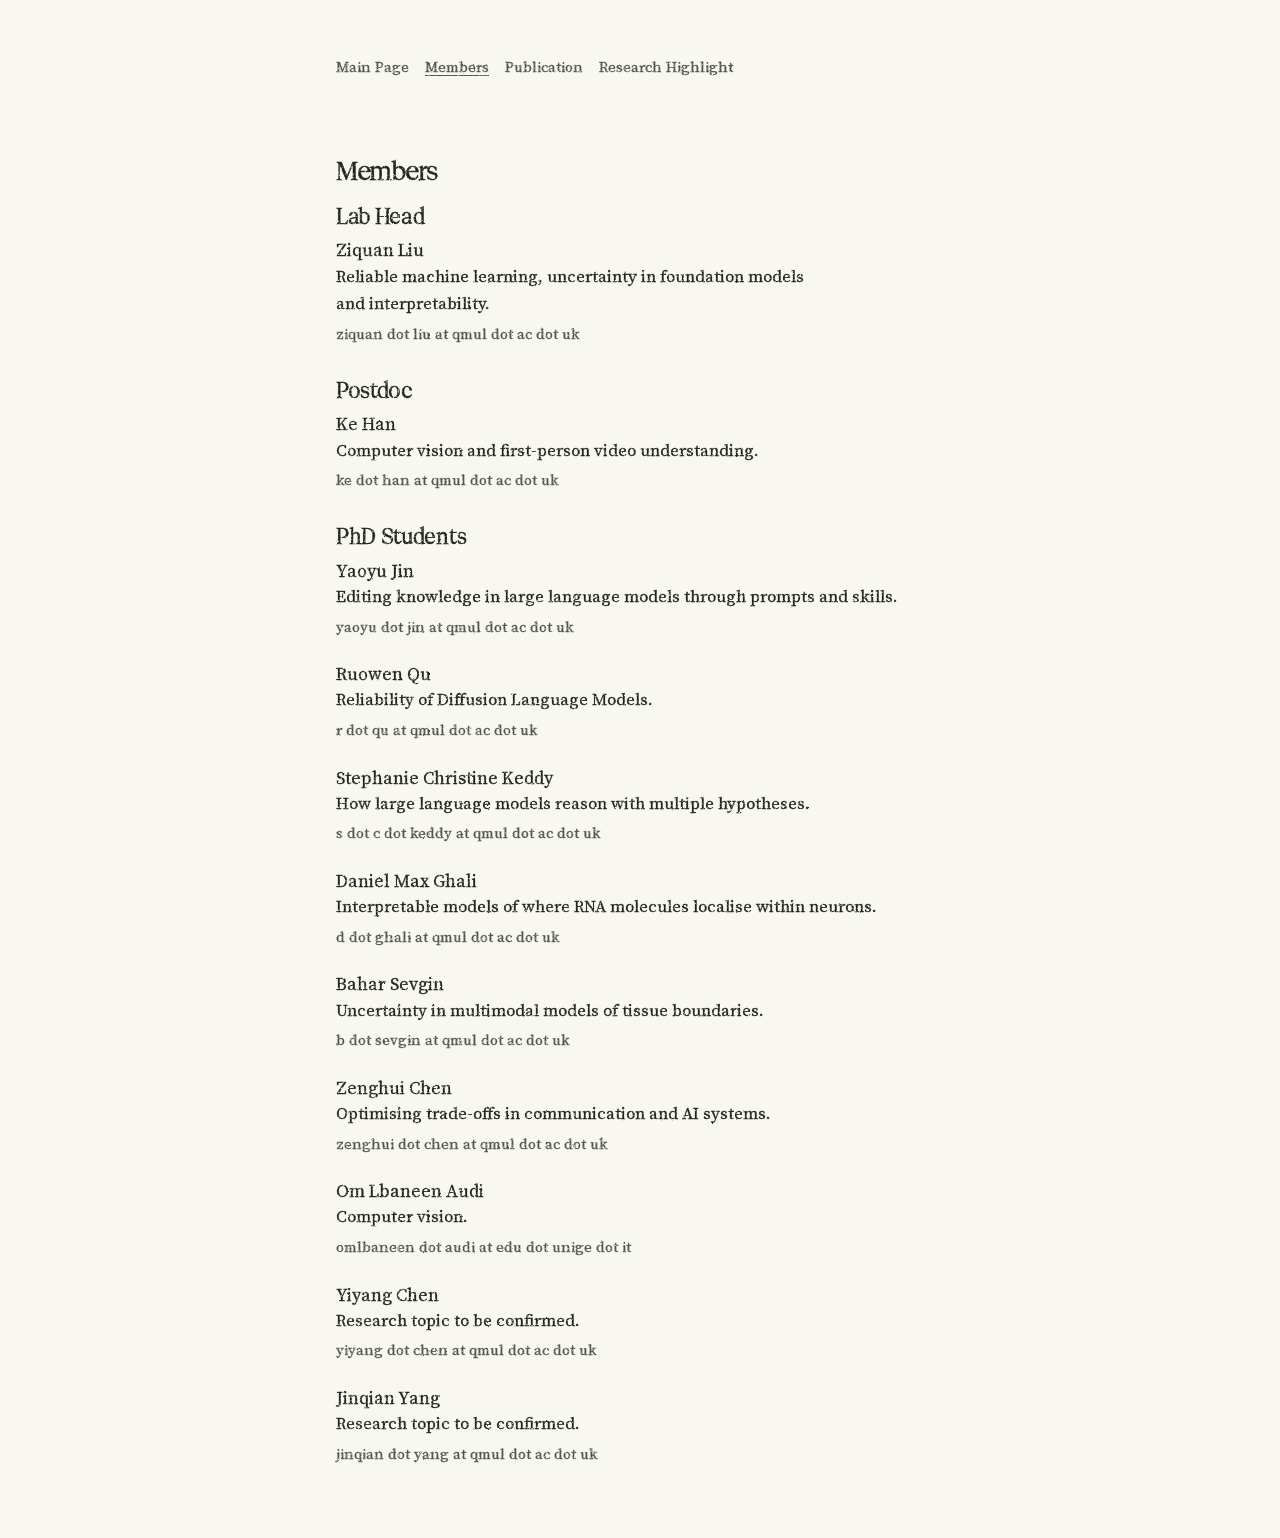
==== members.html @ eba52f24 "second change second change" ====
<!doctype html>
<html lang="en-GB">
<head>
  <meta charset="utf-8">
  <meta name="viewport" content="width=device-width, initial-scale=1">
  <meta name="theme-color" content="#f8f7f1">
  <meta name="description" content="The lab head, postdoc and PhD students at Soulspeak AI Lab.">
  <title>Members | Soulspeak AI Lab</title>
  <link rel="preload" href="assets/fonts/GeistSerif-Regular.woff2" as="font" type="font/woff2" crossorigin>
  <link rel="preload" href="assets/fonts/SourceSerif4-Regular.woff2" as="font" type="font/woff2" crossorigin>
  <link rel="stylesheet" href="styles.css">
</head>
<body id="top">
  <svg class="print-filters" width="0" height="0" aria-hidden="true" focusable="false" xmlns="http://www.w3.org/2000/svg">
    <defs>
      <filter id="ink-impression" x="-3%" y="-8%" width="106%" height="116%" color-interpolation-filters="sRGB">
        <feTurbulence type="fractalNoise" baseFrequency=".42 .59" numOctaves="2" seed="17" result="fibres"/>
        <feDisplacementMap in="SourceGraphic" in2="fibres" scale="1.8" xChannelSelector="R" yChannelSelector="G" result="edge"/>
        <feColorMatrix in="fibres" type="matrix" values="0 0 0 0 0  0 0 0 0 0  0 0 0 0 0  -2.7 0 0 0 2.52" result="coverage"/>
        <feComposite in="edge" in2="coverage" operator="in"/>
      </filter>
    </defs>
  </svg>
  <a class="skip-link" href="#main">Skip to content</a>
  <header class="masthead">
    <nav aria-label="Main navigation">
      <a href="index.html">Main Page</a>
      <a href="members.html" aria-current="page">Members</a>
      <a href="publication.html">Publication</a>
      <a href="research-highlight.html">Research Highlight</a>
    </nav>
  </header>

  <main id="main" tabindex="-1">
    <h1>Members</h1>
    <section class="member" aria-labelledby="lab-head">
      <h2 id="lab-head">Lab Head</h2>
      <h3>Ziquan Liu</h3>
      <p>Reliable machine learning, uncertainty in foundation models and interpretability.</p>
      <p class="member-email">ziquan dot liu at qmul dot ac dot uk</p>
    </section>
    <section class="member" aria-labelledby="postdoc">
      <h2 id="postdoc">Postdoc</h2>
      <h3>Ke Han</h3>
      <p>Computer vision and first-person video understanding.</p>
      <p class="member-email">ke dot han at qmul dot ac dot uk</p>
    </section>
    <section class="member" aria-labelledby="phd-student">
      <h2 id="phd-student">PhD Students</h2>
      <h3>Yaoyu Jin</h3>
      <p>Editing knowledge in large language models through prompts and skills.</p>
      <p class="member-email">yaoyu dot jin at qmul dot ac dot uk</p>
      <h3>Ruowen Qu</h3>
      <p>Reliability of Diffusion Language Models.</p>
      <p class="member-email">r dot qu at qmul dot ac dot uk</p>
      <h3>Stephanie Christine Keddy</h3>
      <p>How large language models reason with multiple hypotheses.</p>
      <p class="member-email">s dot c dot keddy at qmul dot ac dot uk</p>
      <h3>Daniel Max Ghali</h3>
      <p>Interpretable models of where RNA molecules localise within neurons.</p>
      <p class="member-email">d dot ghali at qmul dot ac dot uk</p>
      <h3>Bahar Sevgin</h3>
      <p>Uncertainty in multimodal models of tissue boundaries.</p>
      <p class="member-email">b dot sevgin at qmul dot ac dot uk</p>
      <h3>Zenghui Chen</h3>
      <p>Optimising trade-offs in communication and AI systems.</p>
      <p class="member-email">zenghui dot chen at qmul dot ac dot uk</p>
      <h3>Om Lbaneen Audi</h3>
      <p>Computer vision.</p>
      <p class="member-email">omlbaneen dot audi at edu dot unige dot it</p>
      <h3>Yiyang Chen</h3>
      <p>Research topic to be confirmed.</p>
      <p class="member-email">yiyang dot chen at qmul dot ac dot uk</p>
      <h3>Jinqian Yang</h3>
      <p>Research topic to be confirmed.</p>
      <p class="member-email">jinqian dot yang at qmul dot ac dot uk</p>
    </section>
  </main>
</body>
</html>
---- styles.css ----
@font-face {
  font-family: "Geist Serif";
  src: url("assets/fonts/GeistSerif-Regular.woff2") format("woff2");
  font-style: normal;
  font-weight: 400;
  font-display: swap;
}

@font-face {
  font-family: "Source Serif 4";
  src: url("assets/fonts/SourceSerif4-Regular.woff2") format("woff2");
  font-style: normal;
  font-weight: 400;
  font-display: swap;
}

:root {
  --paper: #f8f7f1;
  --ink: #20251c;
  --muted: #505648;
  --rule: #c6c8bc;
  --heading: "Geist Serif", Georgia, serif;
}

* { box-sizing: border-box; }

html {
  background: var(--paper);
  scroll-padding-top: 1.5rem;
  -webkit-text-size-adjust: 100%;
}

body {
  width: min(38rem, calc(100% - 3rem));
  margin: 0 auto;
  color: var(--ink);
  font: 400 1.0625rem/1.62 "Source Serif 4", Georgia, serif;
  text-wrap: pretty;
}

.print-filters { position: absolute; pointer-events: none; }

/* Apply the impression to the ink only. The underlying text and links stay native. */
:where(h1, h2, h3, p, nav, .full-list) {
  filter: url("#ink-impression");
  -webkit-text-stroke: .28px currentColor;
}

h1, h2, h3, p, ul { margin: 0; }
h1, h2, h3 { font-weight: 400; }

a {
  color: inherit;
  text-decoration-thickness: 1px;
  text-underline-offset: .18em;
  text-decoration-color: #92988c;
}
a:hover { text-decoration-color: currentColor; }
:focus-visible { outline: 2px solid currentColor; outline-offset: 3px; }

.skip-link {
  position: absolute;
  top: 0;
  transform: translateY(-130%);
  background: var(--paper);
}
.skip-link:focus { transform: none; }

.masthead {
  display: flex;
  flex-direction: column;
  align-items: flex-start;
  padding-top: clamp(1.5rem, 4vw, 3.25rem);
}
nav {
  display: flex;
  flex-wrap: wrap;
  gap: .25rem 1rem;
  color: var(--muted);
  font-size: .9375rem;
}
nav a { padding-block: .25rem; text-decoration: none; }
nav a[aria-current="page"], nav a:hover, nav a:focus-visible { text-decoration: underline; }

main { padding-block: clamp(2.75rem, 7vw, 4.5rem) 4.5rem; }
.home-vision { padding-top: clamp(1.75rem, 5vw, 3rem); }
.home-vision h1 { font-size: clamp(1.0625rem, 4.5vw, 1.375rem); }
.home-vision h1 a { text-decoration: none; }
.news { margin-top: 2.25rem; }
section + section { margin-top: clamp(2.5rem, 6vw, 3.75rem); }

h1, h2 {
  font-family: var(--heading);
  line-height: 1.25;
  letter-spacing: -.015em;
}
h1 { font-size: 1.625rem; margin-bottom: 1rem; }
h2 { font-size: 1.3125rem; margin-bottom: 1.15rem; }
h3 { font-size: 1.125rem; line-height: 1.4; }
h1, h2, article h3 { -webkit-text-stroke: .48px currentColor; }
article + article, .paper-list li + li { margin-top: 1.4rem; }
article p { margin-top: .3rem; }

.member + .member { margin-top: 2rem; }
.member h2 { margin-bottom: .45rem; }
.member-email + h3 { margin-top: 1.4rem; }
.member-email { margin-top: .25rem; color: var(--muted); font-size: .9375rem; }
article h2, .paper-title {
  margin-bottom: .25rem;
  font: inherit;
  font-size: 1.125rem;
  line-height: 1.4;
  letter-spacing: normal;
}

.paper-list { list-style: none; padding: 0; }
.venue, .authors, .full-list { font-size: .9375rem; }
.venue, .authors { color: var(--muted); }
.venue { margin-bottom: .1rem; }
.authors { margin-top: .2rem; }
.full-list { display: inline-block; margin-top: 1.25rem; }

@media print, (forced-colors: active) {
  :where(h1, h2, h3, p, nav, .full-list) {
    filter: none;
    -webkit-text-stroke-width: 0 !important;
  }
}

@media print {
  html { background: white; }
  body { width: 100%; color: black; }
  nav, .skip-link { display: none; }
  article, .paper-list li { break-inside: avoid; }
}
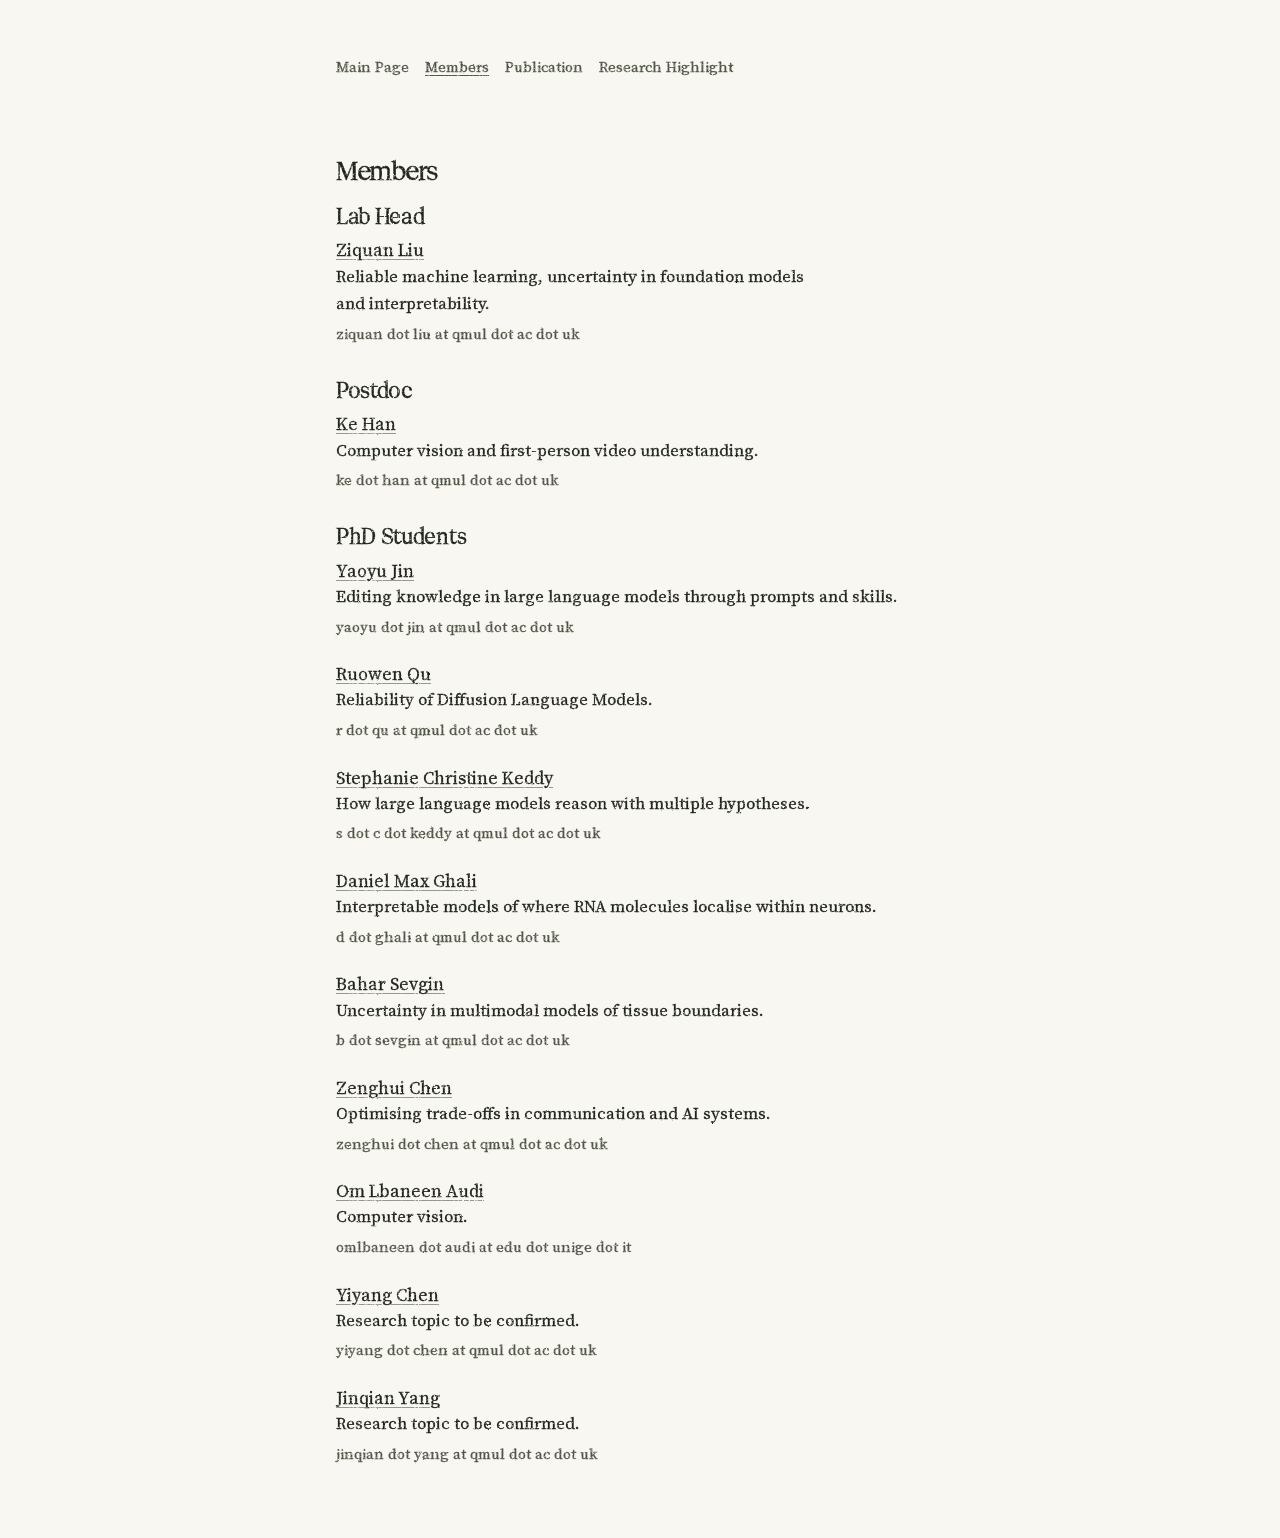
==== commit 21492457: "website" ====
--- a/members.html
+++ b/members.html
@@ -35,43 +35,43 @@
     <h1>Members</h1>
     <section class="member" aria-labelledby="lab-head">
       <h2 id="lab-head">Lab Head</h2>
-      <h3>Ziquan Liu</h3>
+      <h3><a href="https://sites.google.com/view/ziquanliu">Ziquan Liu</a></h3>
       <p>Reliable machine learning, uncertainty in foundation models and interpretability.</p>
       <p class="member-email">ziquan dot liu at qmul dot ac dot uk</p>
     </section>
     <section class="member" aria-labelledby="postdoc">
       <h2 id="postdoc">Postdoc</h2>
-      <h3>Ke Han</h3>
+      <h3><a href="https://ziquanliu.github.io/soulspeak-ai-lab/index.html">Ke Han</a></h3>
       <p>Computer vision and first-person video understanding.</p>
       <p class="member-email">ke dot han at qmul dot ac dot uk</p>
     </section>
     <section class="member" aria-labelledby="phd-student">
       <h2 id="phd-student">PhD Students</h2>
-      <h3>Yaoyu Jin</h3>
+      <h3><a href="https://ziquanliu.github.io/soulspeak-ai-lab/index.html">Yaoyu Jin</a></h3>
       <p>Editing knowledge in large language models through prompts and skills.</p>
       <p class="member-email">yaoyu dot jin at qmul dot ac dot uk</p>
-      <h3>Ruowen Qu</h3>
+      <h3><a href="https://ziquanliu.github.io/soulspeak-ai-lab/index.html">Ruowen Qu</a></h3>
       <p>Reliability of Diffusion Language Models.</p>
       <p class="member-email">r dot qu at qmul dot ac dot uk</p>
-      <h3>Stephanie Christine Keddy</h3>
+      <h3><a href="https://ziquanliu.github.io/soulspeak-ai-lab/index.html">Stephanie Christine Keddy</a></h3>
       <p>How large language models reason with multiple hypotheses.</p>
       <p class="member-email">s dot c dot keddy at qmul dot ac dot uk</p>
-      <h3>Daniel Max Ghali</h3>
+      <h3><a href="https://ziquanliu.github.io/soulspeak-ai-lab/index.html">Daniel Max Ghali</a></h3>
       <p>Interpretable models of where RNA molecules localise within neurons.</p>
       <p class="member-email">d dot ghali at qmul dot ac dot uk</p>
-      <h3>Bahar Sevgin</h3>
+      <h3><a href="https://ziquanliu.github.io/soulspeak-ai-lab/index.html">Bahar Sevgin</a></h3>
       <p>Uncertainty in multimodal models of tissue boundaries.</p>
       <p class="member-email">b dot sevgin at qmul dot ac dot uk</p>
-      <h3>Zenghui Chen</h3>
+      <h3><a href="https://ziquanliu.github.io/soulspeak-ai-lab/index.html">Zenghui Chen</a></h3>
       <p>Optimising trade-offs in communication and AI systems.</p>
       <p class="member-email">zenghui dot chen at qmul dot ac dot uk</p>
-      <h3>Om Lbaneen Audi</h3>
+      <h3><a href="https://ziquanliu.github.io/soulspeak-ai-lab/index.html">Om Lbaneen Audi</a></h3>
       <p>Computer vision.</p>
       <p class="member-email">omlbaneen dot audi at edu dot unige dot it</p>
-      <h3>Yiyang Chen</h3>
+      <h3><a href="https://ziquanliu.github.io/soulspeak-ai-lab/index.html">Yiyang Chen</a></h3>
       <p>Research topic to be confirmed.</p>
       <p class="member-email">yiyang dot chen at qmul dot ac dot uk</p>
-      <h3>Jinqian Yang</h3>
+      <h3><a href="https://ziquanliu.github.io/soulspeak-ai-lab/index.html">Jinqian Yang</a></h3>
       <p>Research topic to be confirmed.</p>
       <p class="member-email">jinqian dot yang at qmul dot ac dot uk</p>
     </section>
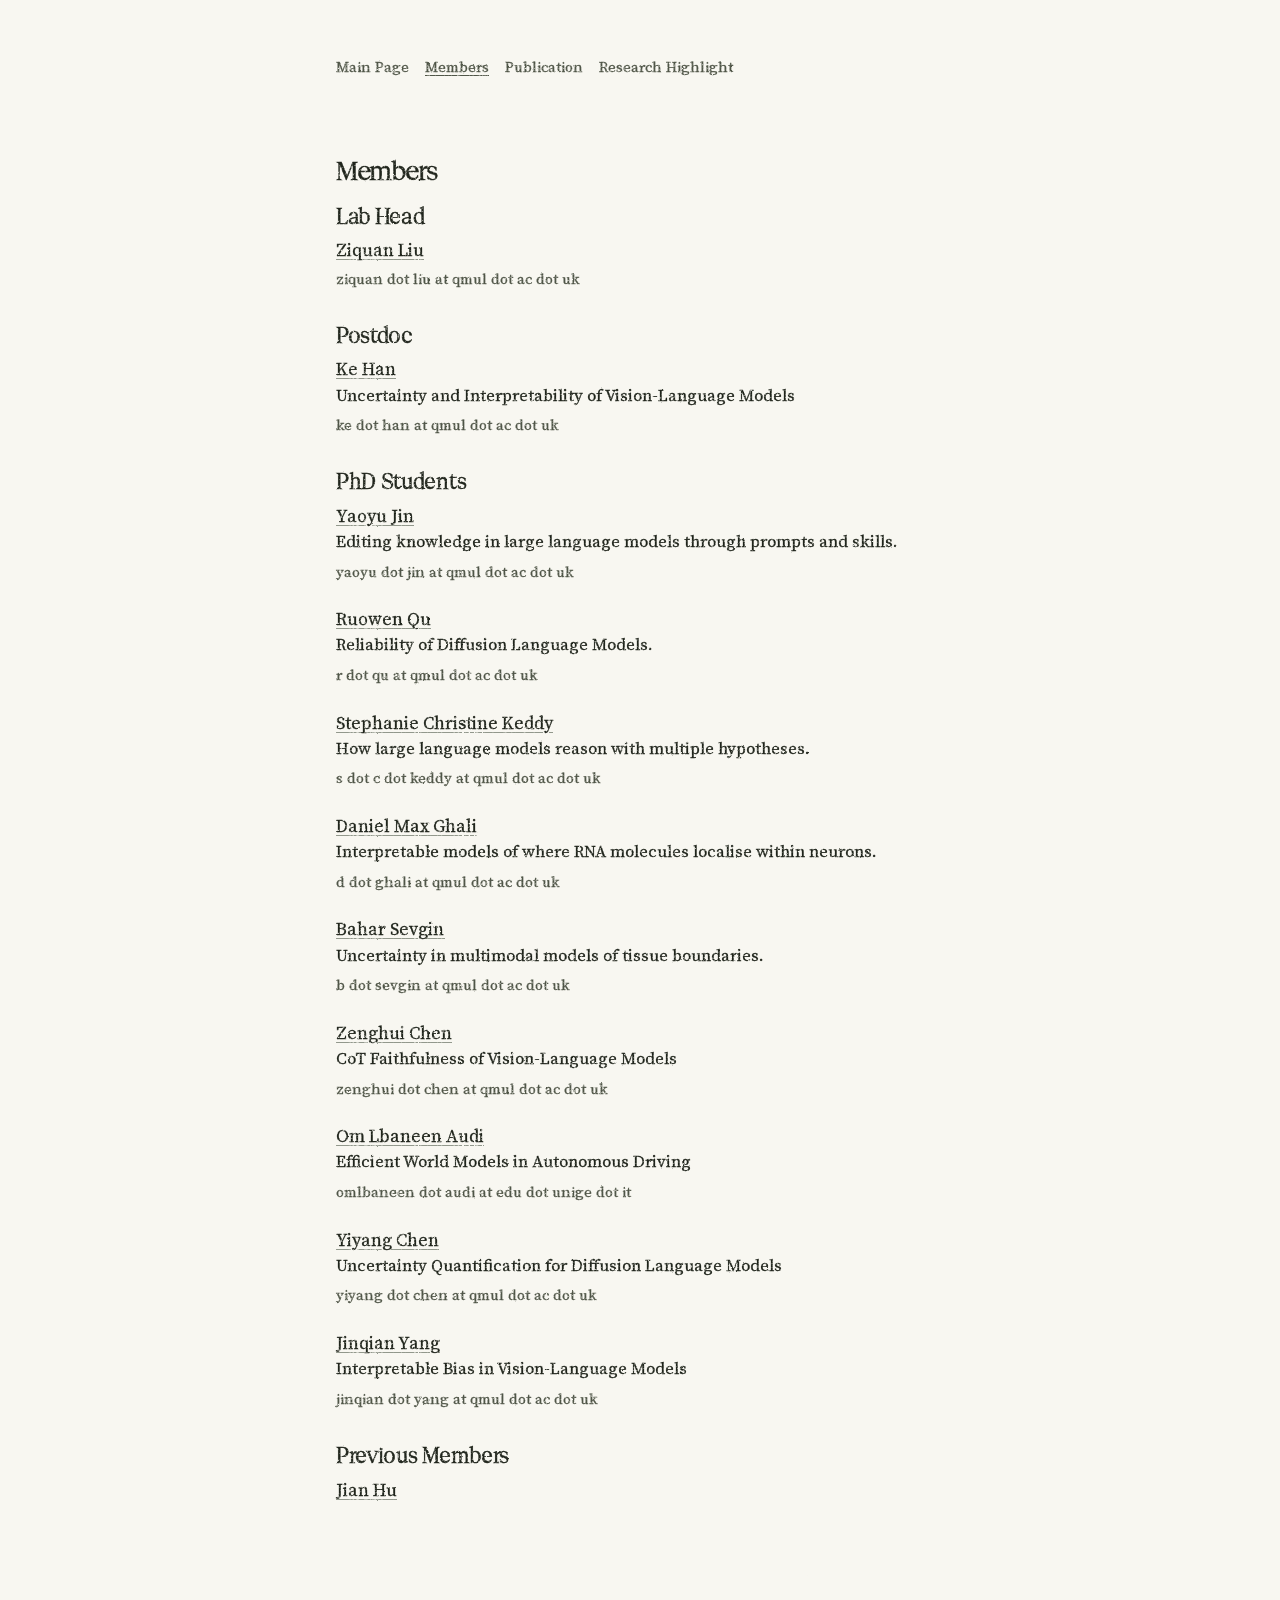
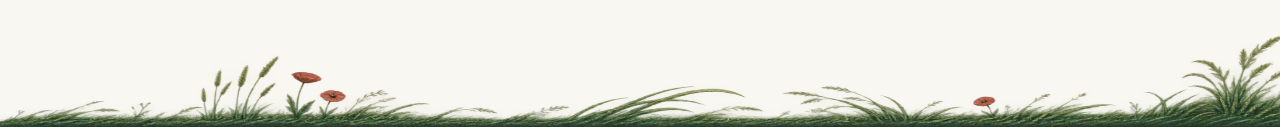
==== commit 979f2d75: "submit a version" ====
--- a/members.html
+++ b/members.html
@@ -36,13 +36,12 @@
     <section class="member" aria-labelledby="lab-head">
       <h2 id="lab-head">Lab Head</h2>
       <h3><a href="https://sites.google.com/view/ziquanliu">Ziquan Liu</a></h3>
-      <p>Reliable machine learning, uncertainty in foundation models and interpretability.</p>
       <p class="member-email">ziquan dot liu at qmul dot ac dot uk</p>
     </section>
     <section class="member" aria-labelledby="postdoc">
       <h2 id="postdoc">Postdoc</h2>
       <h3><a href="https://ziquanliu.github.io/soulspeak-ai-lab/index.html">Ke Han</a></h3>
-      <p>Computer vision and first-person video understanding.</p>
+      <p>Uncertainty and Interpretability of Vision-Language Models</p>
       <p class="member-email">ke dot han at qmul dot ac dot uk</p>
     </section>
     <section class="member" aria-labelledby="phd-student">
@@ -63,18 +62,23 @@
       <p>Uncertainty in multimodal models of tissue boundaries.</p>
       <p class="member-email">b dot sevgin at qmul dot ac dot uk</p>
       <h3><a href="https://ziquanliu.github.io/soulspeak-ai-lab/index.html">Zenghui Chen</a></h3>
-      <p>Optimising trade-offs in communication and AI systems.</p>
+      <p>CoT Faithfulness of Vision-Language Models</p>
       <p class="member-email">zenghui dot chen at qmul dot ac dot uk</p>
       <h3><a href="https://ziquanliu.github.io/soulspeak-ai-lab/index.html">Om Lbaneen Audi</a></h3>
-      <p>Computer vision.</p>
+      <p>Efficient World Models in Autonomous Driving</p>
       <p class="member-email">omlbaneen dot audi at edu dot unige dot it</p>
       <h3><a href="https://ziquanliu.github.io/soulspeak-ai-lab/index.html">Yiyang Chen</a></h3>
-      <p>Research topic to be confirmed.</p>
+      <p>Uncertainty Quantification for Diffusion Language Models</p>
       <p class="member-email">yiyang dot chen at qmul dot ac dot uk</p>
       <h3><a href="https://ziquanliu.github.io/soulspeak-ai-lab/index.html">Jinqian Yang</a></h3>
-      <p>Research topic to be confirmed.</p>
+      <p>Interpretable Bias in Vision-Language Models</p>
       <p class="member-email">jinqian dot yang at qmul dot ac dot uk</p>
     </section>
+    <section class="member" aria-labelledby="previous-members">
+      <h2 id="previous-members">Previous Members</h2>
+      <h3><a href="https://lwpyh.github.io/">Jian Hu</a></h3>
+    </section>
   </main>
+  <div class="meadow" aria-hidden="true"></div>
 </body>
 </html>
--- a/styles.css
+++ b/styles.css
@@ -31,8 +31,10 @@
 }
 
 body {
-  width: min(38rem, calc(100% - 3rem));
-  margin: 0 auto;
+  display: flex;
+  flex-direction: column;
+  min-height: 100svh;
+  margin: 0;
   color: var(--ink);
   font: 400 1.0625rem/1.62 "Source Serif 4", Georgia, serif;
   text-wrap: pretty;
@@ -82,11 +84,42 @@
 nav a { padding-block: .25rem; text-decoration: none; }
 nav a[aria-current="page"], nav a:hover, nav a:focus-visible { text-decoration: underline; }
 
-main { padding-block: clamp(2.75rem, 7vw, 4.5rem) 4.5rem; }
-.home-vision { padding-top: clamp(1.75rem, 5vw, 3rem); }
+.masthead, main {
+  width: min(38rem, calc(100% - 3rem));
+  margin-inline: auto;
+}
+main {
+  flex: 1;
+  padding-block: clamp(2.75rem, 7vw, 4.5rem) 4.5rem;
+}
+.home-vision {
+  padding-block: clamp(1.75rem, 5vw, 3rem) 1rem;
+}
+.meadow {
+  display: flex;
+  height: clamp(7.5rem, 12vw, 10rem);
+  --meadow-overlap: 1.5rem;
+}
+.meadow::before {
+  content: "";
+  flex: 1;
+  margin-right: calc(-1 * var(--meadow-overlap));
+  background: url("assets/art/grass.webp") right bottom / max(100%, 44rem) 100% no-repeat;
+}
+.meadow::after {
+  content: "";
+  aspect-ratio: 3 / 1;
+  max-width: 100%;
+  background: url("assets/art/cat-in-grass.webp") right bottom / auto 100% no-repeat;
+  mask-image: linear-gradient(to right, transparent, black var(--meadow-overlap));
+}
+@media (max-width: 30rem) {
+  .meadow::before { display: none; }
+  .meadow::after { flex: 1; background-size: cover; mask-image: none; }
+}
 .home-vision h1 { font-size: clamp(1.0625rem, 4.5vw, 1.375rem); }
 .home-vision h1 a { text-decoration: none; }
-.news { margin-top: 2.25rem; }
+.news { margin-block: 2.25rem 2rem; }
 section + section { margin-top: clamp(2.5rem, 6vw, 3.75rem); }
 
 h1, h2 {
@@ -129,7 +162,8 @@
 
 @media print {
   html { background: white; }
-  body { width: 100%; color: black; }
-  nav, .skip-link { display: none; }
+  body { display: block; min-height: 0; color: black; }
+  main { width: 100%; }
+  nav, .skip-link, .meadow { display: none; }
   article, .paper-list li { break-inside: avoid; }
 }
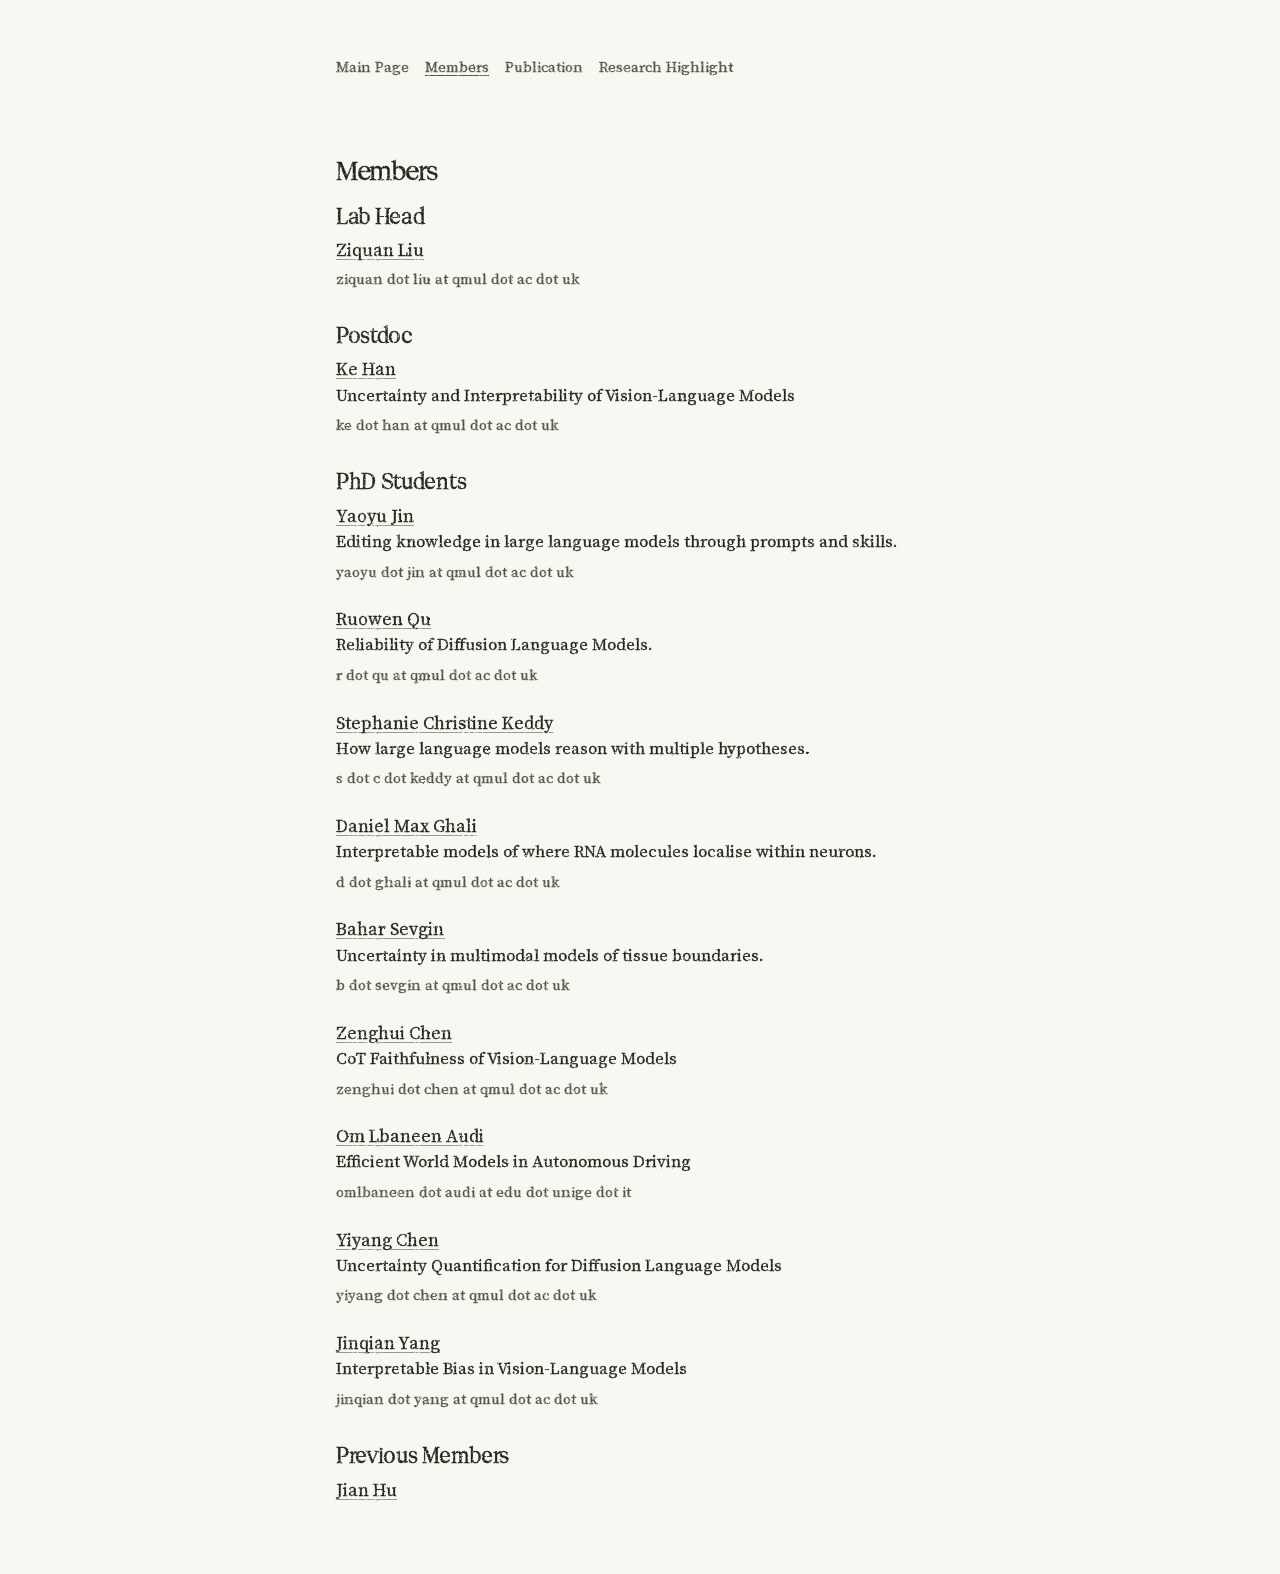
==== commit 94a0f904: "delete" ====
--- a/members.html
+++ b/members.html
@@ -79,6 +79,5 @@
       <h3><a href="https://lwpyh.github.io/">Jian Hu</a></h3>
     </section>
   </main>
-  <div class="meadow" aria-hidden="true"></div>
 </body>
 </html>
--- a/styles.css
+++ b/styles.css
@@ -95,28 +95,6 @@
 .home-vision {
   padding-block: clamp(1.75rem, 5vw, 3rem) 1rem;
 }
-.meadow {
-  display: flex;
-  height: clamp(7.5rem, 12vw, 10rem);
-  --meadow-overlap: 1.5rem;
-}
-.meadow::before {
-  content: "";
-  flex: 1;
-  margin-right: calc(-1 * var(--meadow-overlap));
-  background: url("assets/art/grass.webp") right bottom / max(100%, 44rem) 100% no-repeat;
-}
-.meadow::after {
-  content: "";
-  aspect-ratio: 3 / 1;
-  max-width: 100%;
-  background: url("assets/art/cat-in-grass.webp") right bottom / auto 100% no-repeat;
-  mask-image: linear-gradient(to right, transparent, black var(--meadow-overlap));
-}
-@media (max-width: 30rem) {
-  .meadow::before { display: none; }
-  .meadow::after { flex: 1; background-size: cover; mask-image: none; }
-}
 .home-vision h1 { font-size: clamp(1.0625rem, 4.5vw, 1.375rem); }
 .home-vision h1 a { text-decoration: none; }
 .news { margin-block: 2.25rem 2rem; }
@@ -164,6 +142,6 @@
   html { background: white; }
   body { display: block; min-height: 0; color: black; }
   main { width: 100%; }
-  nav, .skip-link, .meadow { display: none; }
+  nav, .skip-link { display: none; }
   article, .paper-list li { break-inside: avoid; }
 }
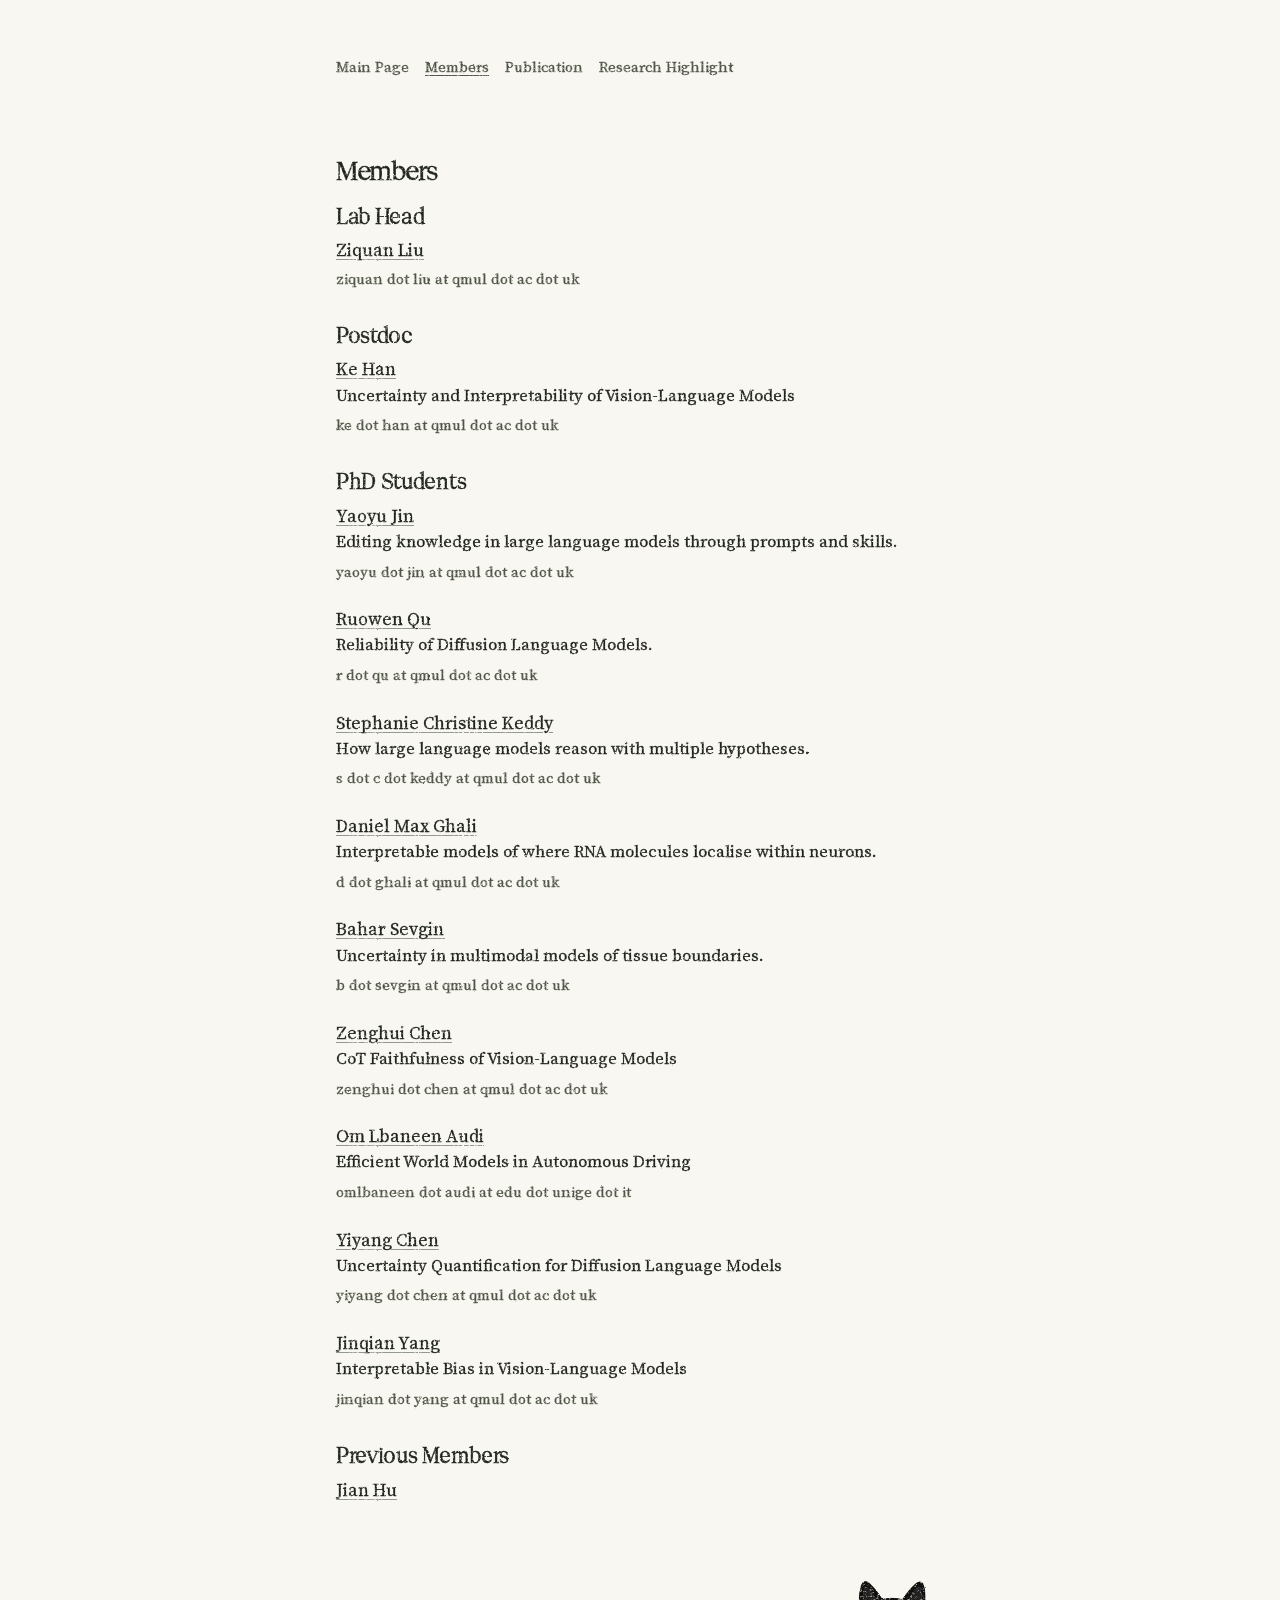
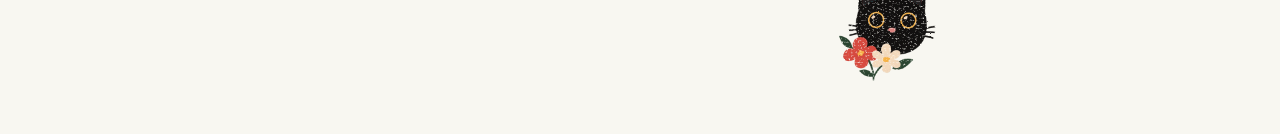
==== commit d9545803: "commit fig" ====
--- a/members.html
+++ b/members.html
@@ -79,5 +79,8 @@
       <h3><a href="https://lwpyh.github.io/">Jian Hu</a></h3>
     </section>
   </main>
+  <div class="margin-illustration">
+    <img src="assets/art/kitten-black-ears-ink.svg" width="112" height="112" alt="">
+  </div>
 </body>
 </html>
--- a/styles.css
+++ b/styles.css
@@ -84,7 +84,7 @@
 nav a { padding-block: .25rem; text-decoration: none; }
 nav a[aria-current="page"], nav a:hover, nav a:focus-visible { text-decoration: underline; }
 
-.masthead, main {
+.masthead, main, .margin-illustration {
   width: min(38rem, calc(100% - 3rem));
   margin-inline: auto;
 }
@@ -94,6 +94,15 @@
 }
 .home-vision {
   padding-block: clamp(1.75rem, 5vw, 3rem) 1rem;
+}
+.margin-illustration {
+  margin-bottom: clamp(1.5rem, 6vh, 3rem);
+}
+.margin-illustration img {
+  display: block;
+  width: clamp(5rem, 10vw, 7rem);
+  height: auto;
+  margin-inline-start: auto;
 }
 .home-vision h1 { font-size: clamp(1.0625rem, 4.5vw, 1.375rem); }
 .home-vision h1 a { text-decoration: none; }
@@ -142,6 +151,6 @@
   html { background: white; }
   body { display: block; min-height: 0; color: black; }
   main { width: 100%; }
-  nav, .skip-link { display: none; }
+  nav, .skip-link, .margin-illustration { display: none; }
   article, .paper-list li { break-inside: avoid; }
 }
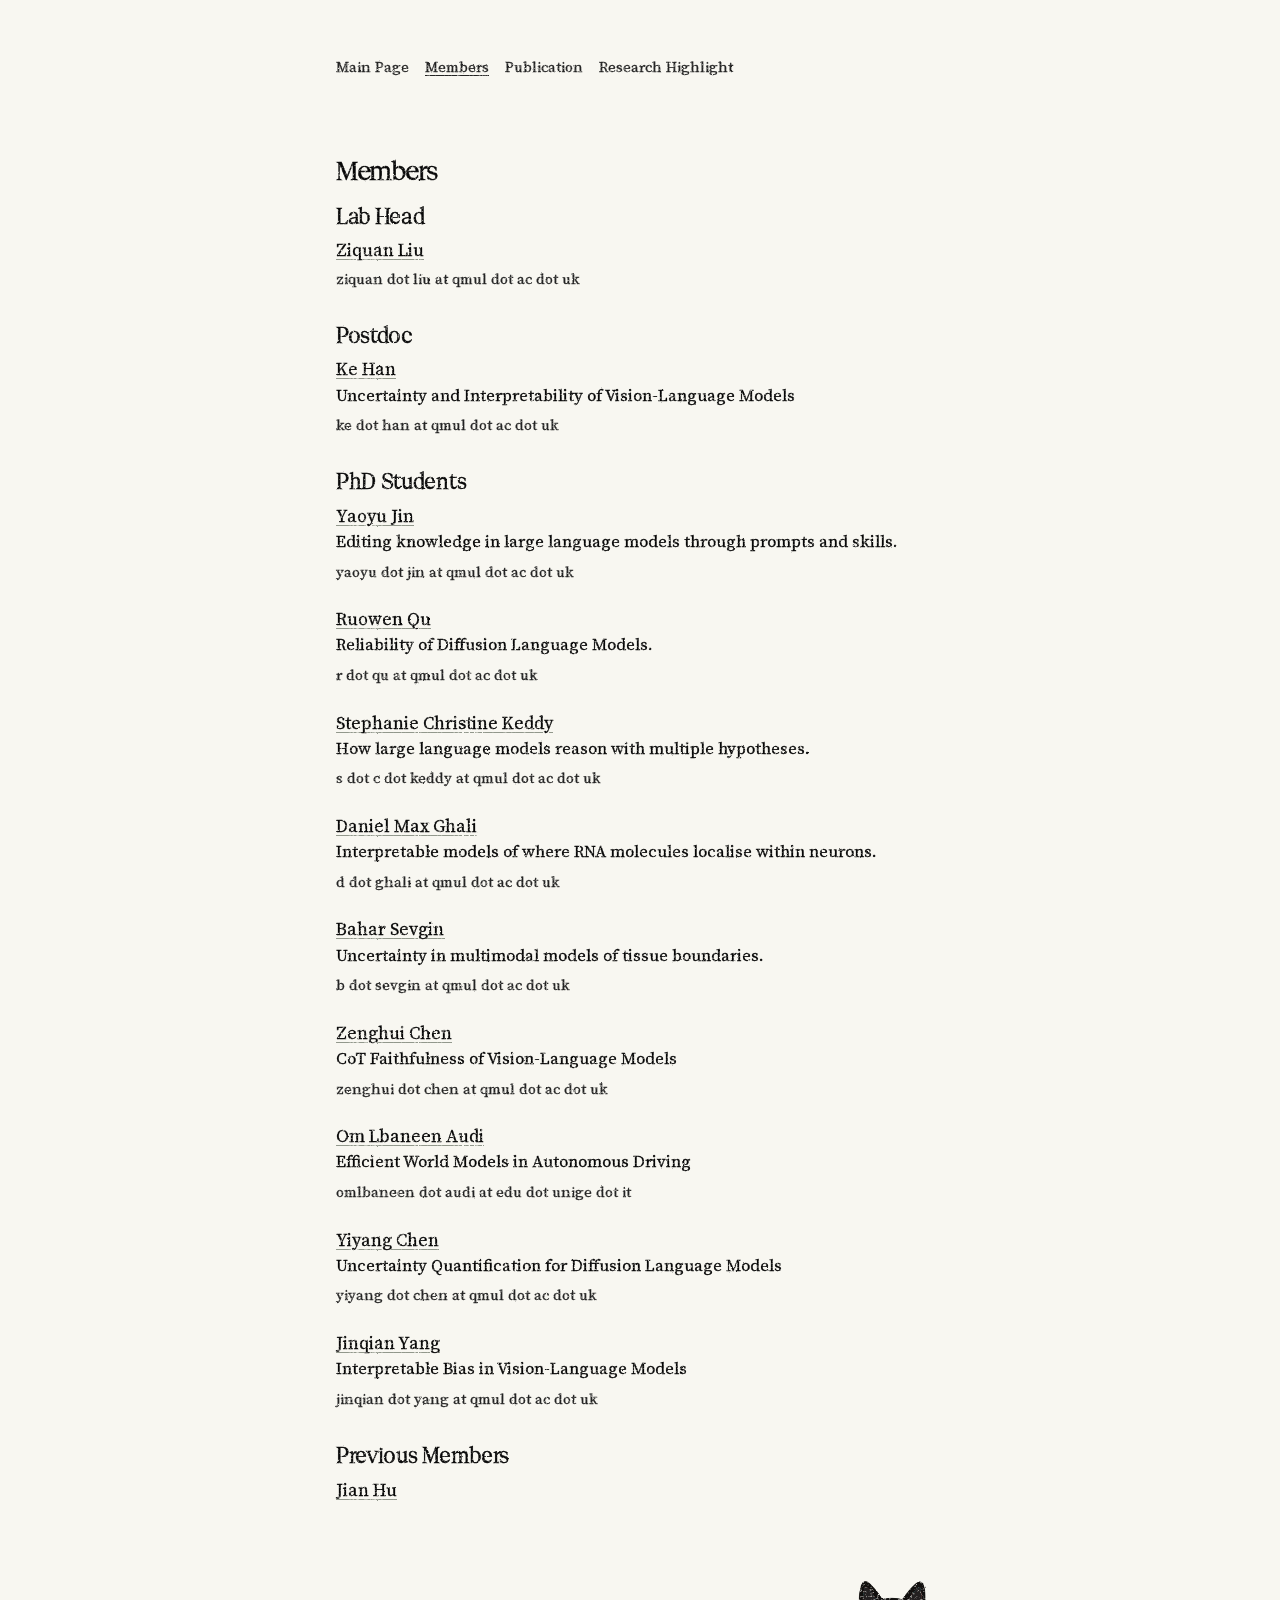
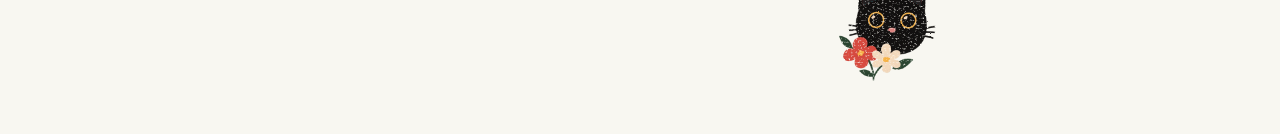
==== commit 72afe24e: "11Nov26" ====
--- a/members.html
+++ b/members.html
@@ -1,6 +1,7 @@
 <!doctype html>
 <html lang="en-GB">
 <head>
+  <link rel="icon" type="image/png" sizes="48x48" href="assets/art/kitten-favicon.png?v=ivory">
   <meta charset="utf-8">
   <meta name="viewport" content="width=device-width, initial-scale=1">
   <meta name="theme-color" content="#f8f7f1">
@@ -40,7 +41,7 @@
     </section>
     <section class="member" aria-labelledby="postdoc">
       <h2 id="postdoc">Postdoc</h2>
-      <h3><a href="https://ziquanliu.github.io/soulspeak-ai-lab/index.html">Ke Han</a></h3>
+      <h3><a href="https://scholar.google.com/citations?user=aTZSYhwAAAAJ&amp;hl=en">Ke Han</a></h3>
       <p>Uncertainty and Interpretability of Vision-Language Models</p>
       <p class="member-email">ke dot han at qmul dot ac dot uk</p>
     </section>
--- a/styles.css
+++ b/styles.css
@@ -16,8 +16,8 @@
 
 :root {
   --paper: #f8f7f1;
-  --ink: #20251c;
-  --muted: #505648;
+  --ink: #080808;
+  --muted: #242424;
   --rule: #c6c8bc;
   --heading: "Geist Serif", Georgia, serif;
 }
@@ -104,6 +104,18 @@
   height: auto;
   margin-inline-start: auto;
 }
+@media screen and (max-width: 48rem), screen and (hover: none) and (pointer: coarse) {
+  html { scroll-padding-top: 6rem; }
+  .masthead {
+    position: sticky;
+    top: 0;
+    z-index: 1;
+    width: 100%;
+    padding: .5rem max(1.5rem, calc((100% - 38rem) / 2));
+    background: var(--paper);
+  }
+  .skip-link:focus { z-index: 2; }
+}
 .home-vision h1 { font-size: clamp(1.0625rem, 4.5vw, 1.375rem); }
 .home-vision h1 a { text-decoration: none; }
 .news { margin-block: 2.25rem 2rem; }
